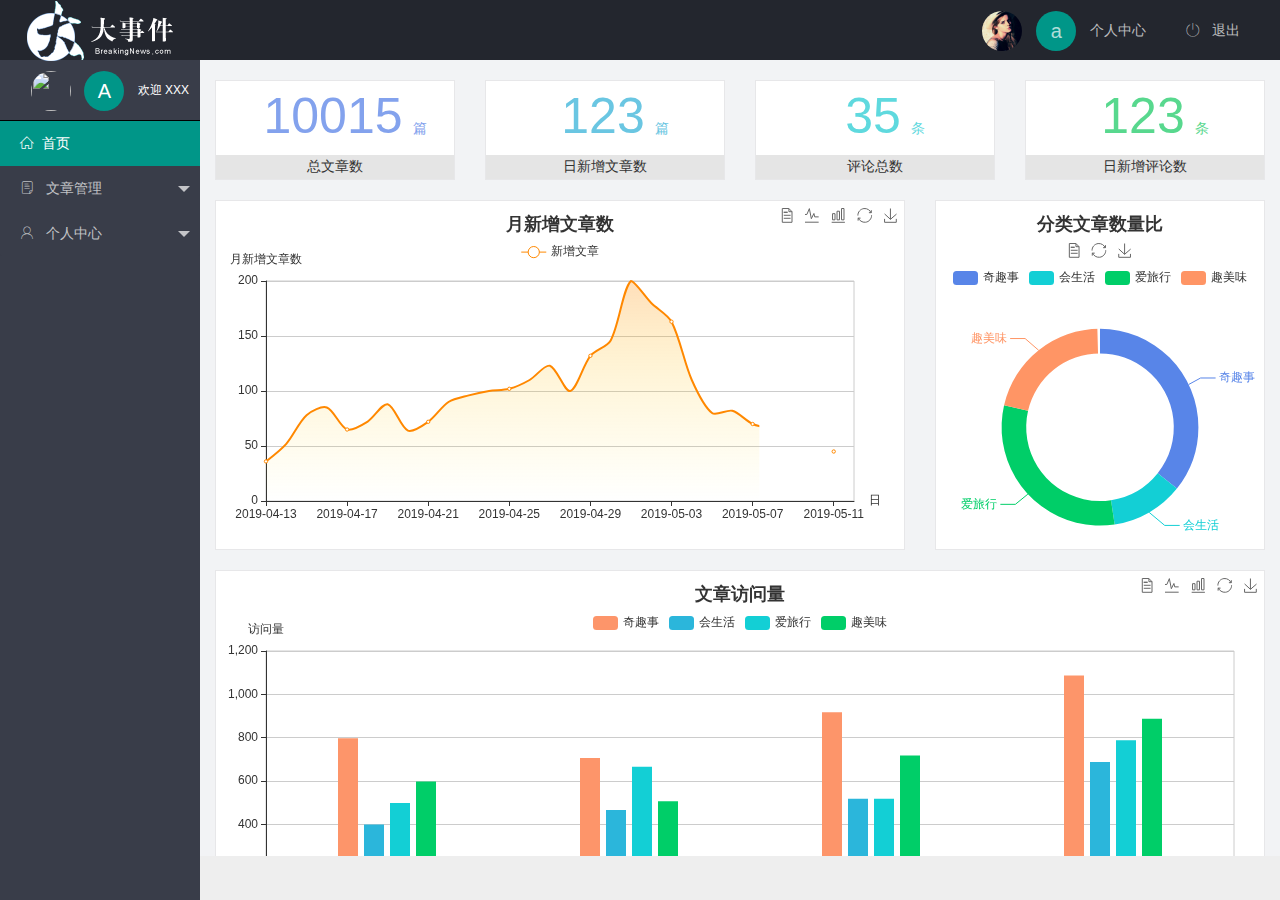
==== index.html @ 9ab6092d "主页功能实现" ====
<!DOCTYPE html>
<html>

<head>
    <meta charset="utf-8">
    <meta name="viewport" content="width=device-width, initial-scale=1, maximum-scale=1">
    <title>大事件 后台大布局 </title>
    <link rel="stylesheet" href="./assets/fonts/iconfont.css">
    <link rel="stylesheet" href="./assets/lib/layui/css/layui.css">
    <link rel="stylesheet" href="./assets/css/index.css">
</head>

<body class="layui-layout-body">
    <div class="layui-layout layui-layout-admin">
        <div class="layui-header">
            <div class="layui-logo">
                <img src="./assets/images/logo.png" alt="">
            </div>
            <!-- 头部区域（可配合layui已有的水平导航） -->

            <ul class="layui-nav layui-layout-right">
                <li class="layui-nav-item">
                    <div class="userinfo"> <a href="javascript:; " >
                            <img src="./assets/images/sample.jpg" class="layui-nav-img">
                            <span class="text-avatar">a</span>
                            个人中心
                        </a></div>

                    <dl class="layui-nav-child">
                        <dd><a href="">基本资料</a></dd>
                        <dd><a href="">更换头像</a></dd>
                        <dd><a href="">重置密码</a></dd>
                    </dl>
                </li>
                <li class="layui-nav-item"><a href="javascript:;" id="btnLogout">
                        <span class="iconfont icon-tuichu"></span>
                        退出</a></li>
            </ul>
        </div>

        <div class="layui-side layui-bg-black">
            <div class="layui-side-scroll">
                <!-- 左侧头像区域 -->
                <div class="userinfo">
                    <img src="http://t.cn/RCzsdCq" class="layui-nav-img">
                    <span class="text-avatar">A</span>
                    <span id="welcome">欢迎 XXX</span>
                </div>

                <!-- 左侧导航区域（可配合layui已有的垂直导航） -->
                <ul class="layui-nav layui-nav-tree" lay-shrink="all" lay-filter="test">
                    <li class="layui-nav-item layui-this">
                        <a href="./home/dashboard.html" target="fm">
                            <span class="iconfont   icon-home"></span>首页</a></li>
                    <li class="layui-nav-item ">
                        <a class="" href="javascript:;"> <span class="iconfont   icon-16"></span>
                            文章管理</a>

                        <dl class="layui-nav-child">

                            <dd><a href="javascript:;"><i class="layui-icon layui-icon-app"></i> 文章发布</a></dd>
                            <dd><a href="javascript:;"><i class="layui-icon layui-icon-app"></i> 文章列表</a></dd>
                            <dd><a href="javascript:;"><i class="layui-icon layui-icon-app"></i> 管理文章</a></dd>
                        </dl>
                    </li>
                    <li class="layui-nav-item">
                        <a href="javascript:;">
                            <span class="iconfont   icon-user"></span>
                            个人中心</a>
                        <dl class="layui-nav-child">
                            <dd><a href="javascript:;"><i class="layui-icon layui-icon-app"></i> 基本资料 </a></dd>
                            <dd><a href="javascript:;"><i class="layui-icon layui-icon-app"></i> 更换头像</a></dd>
                            <dd><a href="javascript:;"><i class="layui-icon layui-icon-app"></i> 重置密码</a></dd>
                        </dl>
                    </li>
                </ul>
            </div>
        </div>

        <div class="layui-body">
            <!-- 内容主体区域 -->
            <iframe name="fm" src="/home/dashboard.html" frameborder="0"></iframe>

            <div class="layui-footer">
                <!-- 底部固定区域 -->

            </div>
        </div>
        <script src="/assets/lib/layui/layui.all.js"></script>
        <!-- 导入jquery的js文件 -->
        <script src="/assets/lib/jquery.js"></script>
        <script src="/assets/js/baseApi.js"></script>
        <!-- 引入当前页面的js文件 -->
        <script src="/assets/js/index.js"></script>

</body>

</html>
---- assets/fonts/iconfont.css ----
@font-face {font-family: "iconfont";
  src: url('iconfont.eot?t=1576139966484'); /* IE9 */
  src: url('iconfont.eot?t=1576139966484#iefix') format('embedded-opentype'), /* IE6-IE8 */
  url('[data-uri]') format('woff2'),
  url('iconfont.woff?t=1576139966484') format('woff'),
  url('iconfont.ttf?t=1576139966484') format('truetype'), /* chrome, firefox, opera, Safari, Android, iOS 4.2+ */
  url('iconfont.svg?t=1576139966484#iconfont') format('svg'); /* iOS 4.1- */
}

.iconfont {
  font-family: "iconfont" !important;
  font-size: 16px;
  font-style: normal;
  -webkit-font-smoothing: antialiased;
  -moz-osx-font-smoothing: grayscale;
}

.icon-home:before {
  content: "\e6a9";
}

.icon-user:before {
  content: "\e614";
}

.icon-pinglun:before {
  content: "\e616";
}

.icon-tuichu:before {
  content: "\e865";
}

.icon-16:before {
  content: "\e615";
}
---- assets/lib/layui/css/layui.css ----
/** layui-v2.5.5 MIT License By https://www.layui.com */
 .layui-inline,img{display:inline-block;vertical-align:middle}h1,h2,h3,h4,h5,h6{font-weight:400}.layui-edge,.layui-header,.layui-inline,.layui-main{position:relative}.layui-body,.layui-edge,.layui-elip{overflow:hidden}.layui-btn,.layui-edge,.layui-inline,img{vertical-align:middle}.layui-btn,.layui-disabled,.layui-icon,.layui-unselect{-moz-user-select:none;-webkit-user-select:none;-ms-user-select:none}.layui-elip,.layui-form-checkbox span,.layui-form-pane .layui-form-label{text-overflow:ellipsis;white-space:nowrap}.layui-breadcrumb,.layui-tree-btnGroup{visibility:hidden}blockquote,body,button,dd,div,dl,dt,form,h1,h2,h3,h4,h5,h6,input,li,ol,p,pre,td,textarea,th,ul{margin:0;padding:0;-webkit-tap-highlight-color:rgba(0,0,0,0)}a:active,a:hover{outline:0}img{border:none}li{list-style:none}table{border-collapse:collapse;border-spacing:0}h4,h5,h6{font-size:100%}button,input,optgroup,option,select,textarea{font-family:inherit;font-size:inherit;font-style:inherit;font-weight:inherit;outline:0}pre{white-space:pre-wrap;white-space:-moz-pre-wrap;white-space:-pre-wrap;white-space:-o-pre-wrap;word-wrap:break-word}body{line-height:24px;font:14px Helvetica Neue,Helvetica,PingFang SC,Tahoma,Arial,sans-serif}hr{height:1px;margin:10px 0;border:0;clear:both}a{color:#333;text-decoration:none}a:hover{color:#777}a cite{font-style:normal;*cursor:pointer}.layui-border-box,.layui-border-box *{box-sizing:border-box}.layui-box,.layui-box *{box-sizing:content-box}.layui-clear{clear:both;*zoom:1}.layui-clear:after{content:'\20';clear:both;*zoom:1;display:block;height:0}.layui-inline{*display:inline;*zoom:1}.layui-edge{display:inline-block;width:0;height:0;border-width:6px;border-style:dashed;border-color:transparent}.layui-edge-top{top:-4px;border-bottom-color:#999;border-bottom-style:solid}.layui-edge-right{border-left-color:#999;border-left-style:solid}.layui-edge-bottom{top:2px;border-top-color:#999;border-top-style:solid}.layui-edge-left{border-right-color:#999;border-right-style:solid}.layui-disabled,.layui-disabled:hover{color:#d2d2d2!important;cursor:not-allowed!important}.layui-circle{border-radius:100%}.layui-show{display:block!important}.layui-hide{display:none!important}@font-face{font-family:layui-icon;src:url(../font/iconfont.eot?v=250);src:url(../font/iconfont.eot?v=250#iefix) format('embedded-opentype'),url(../font/iconfont.woff2?v=250) format('woff2'),url(../font/iconfont.woff?v=250) format('woff'),url(../font/iconfont.ttf?v=250) format('truetype'),url(../font/iconfont.svg?v=250#layui-icon) format('svg')}.layui-icon{font-family:layui-icon!important;font-size:16px;font-style:normal;-webkit-font-smoothing:antialiased;-moz-osx-font-smoothing:grayscale}.layui-icon-reply-fill:before{content:"\e611"}.layui-icon-set-fill:before{content:"\e614"}.layui-icon-menu-fill:before{content:"\e60f"}.layui-icon-search:before{content:"\e615"}.layui-icon-share:before{content:"\e641"}.layui-icon-set-sm:before{content:"\e620"}.layui-icon-engine:before{content:"\e628"}.layui-icon-close:before{content:"\1006"}.layui-icon-close-fill:before{content:"\1007"}.layui-icon-chart-screen:before{content:"\e629"}.layui-icon-star:before{content:"\e600"}.layui-icon-circle-dot:before{content:"\e617"}.layui-icon-chat:before{content:"\e606"}.layui-icon-release:before{content:"\e609"}.layui-icon-list:before{content:"\e60a"}.layui-icon-chart:before{content:"\e62c"}.layui-icon-ok-circle:before{content:"\1005"}.layui-icon-layim-theme:before{content:"\e61b"}.layui-icon-table:before{content:"\e62d"}.layui-icon-right:before{content:"\e602"}.layui-icon-left:before{content:"\e603"}.layui-icon-cart-simple:before{content:"\e698"}.layui-icon-face-cry:before{content:"\e69c"}.layui-icon-face-smile:before{content:"\e6af"}.layui-icon-survey:before{content:"\e6b2"}.layui-icon-tree:before{content:"\e62e"}.layui-icon-upload-circle:before{content:"\e62f"}.layui-icon-add-circle:before{content:"\e61f"}.layui-icon-download-circle:before{content:"\e601"}.layui-icon-templeate-1:before{content:"\e630"}.layui-icon-util:before{content:"\e631"}.layui-icon-face-surprised:before{content:"\e664"}.layui-icon-edit:before{content:"\e642"}.layui-icon-speaker:before{content:"\e645"}.layui-icon-down:before{content:"\e61a"}.layui-icon-file:before{content:"\e621"}.layui-icon-layouts:before{content:"\e632"}.layui-icon-rate-half:before{content:"\e6c9"}.layui-icon-add-circle-fine:before{content:"\e608"}.layui-icon-prev-circle:before{content:"\e633"}.layui-icon-read:before{content:"\e705"}.layui-icon-404:before{content:"\e61c"}.layui-icon-carousel:before{content:"\e634"}.layui-icon-help:before{content:"\e607"}.layui-icon-code-circle:before{content:"\e635"}.layui-icon-water:before{content:"\e636"}.layui-icon-username:before{content:"\e66f"}.layui-icon-find-fill:before{content:"\e670"}.layui-icon-about:before{content:"\e60b"}.layui-icon-location:before{content:"\e715"}.layui-icon-up:before{content:"\e619"}.layui-icon-pause:before{content:"\e651"}.layui-icon-date:before{content:"\e637"}.layui-icon-layim-uploadfile:before{content:"\e61d"}.layui-icon-delete:before{content:"\e640"}.layui-icon-play:before{content:"\e652"}.layui-icon-top:before{content:"\e604"}.layui-icon-friends:before{content:"\e612"}.layui-icon-refresh-3:before{content:"\e9aa"}.layui-icon-ok:before{content:"\e605"}.layui-icon-layer:before{content:"\e638"}.layui-icon-face-smile-fine:before{content:"\e60c"}.layui-icon-dollar:before{content:"\e659"}.layui-icon-group:before{content:"\e613"}.layui-icon-layim-download:before{content:"\e61e"}.layui-icon-picture-fine:before{content:"\e60d"}.layui-icon-link:before{content:"\e64c"}.layui-icon-diamond:before{content:"\e735"}.layui-icon-log:before{content:"\e60e"}.layui-icon-rate-solid:before{content:"\e67a"}.layui-icon-fonts-del:before{content:"\e64f"}.layui-icon-unlink:before{content:"\e64d"}.layui-icon-fonts-clear:before{content:"\e639"}.layui-icon-triangle-r:before{content:"\e623"}.layui-icon-circle:before{content:"\e63f"}.layui-icon-radio:before{content:"\e643"}.layui-icon-align-center:before{content:"\e647"}.layui-icon-align-right:before{content:"\e648"}.layui-icon-align-left:before{content:"\e649"}.layui-icon-loading-1:before{content:"\e63e"}.layui-icon-return:before{content:"\e65c"}.layui-icon-fonts-strong:before{content:"\e62b"}.layui-icon-upload:before{content:"\e67c"}.layui-icon-dialogue:before{content:"\e63a"}.layui-icon-video:before{content:"\e6ed"}.layui-icon-headset:before{content:"\e6fc"}.layui-icon-cellphone-fine:before{content:"\e63b"}.layui-icon-add-1:before{content:"\e654"}.layui-icon-face-smile-b:before{content:"\e650"}.layui-icon-fonts-html:before{content:"\e64b"}.layui-icon-form:before{content:"\e63c"}.layui-icon-cart:before{content:"\e657"}.layui-icon-camera-fill:before{content:"\e65d"}.layui-icon-tabs:before{content:"\e62a"}.layui-icon-fonts-code:before{content:"\e64e"}.layui-icon-fire:before{content:"\e756"}.layui-icon-set:before{content:"\e716"}.layui-icon-fonts-u:before{content:"\e646"}.layui-icon-triangle-d:before{content:"\e625"}.layui-icon-tips:before{content:"\e702"}.layui-icon-picture:before{content:"\e64a"}.layui-icon-more-vertical:before{content:"\e671"}.layui-icon-flag:before{content:"\e66c"}.layui-icon-loading:before{content:"\e63d"}.layui-icon-fonts-i:before{content:"\e644"}.layui-icon-refresh-1:before{content:"\e666"}.layui-icon-rmb:before{content:"\e65e"}.layui-icon-home:before{content:"\e68e"}.layui-icon-user:before{content:"\e770"}.layui-icon-notice:before{content:"\e667"}.layui-icon-login-weibo:before{content:"\e675"}.layui-icon-voice:before{content:"\e688"}.layui-icon-upload-drag:before{content:"\e681"}.layui-icon-login-qq:before{content:"\e676"}.layui-icon-snowflake:before{content:"\e6b1"}.layui-icon-file-b:before{content:"\e655"}.layui-icon-template:before{content:"\e663"}.layui-icon-auz:before{content:"\e672"}.layui-icon-console:before{content:"\e665"}.layui-icon-app:before{content:"\e653"}.layui-icon-prev:before{content:"\e65a"}.layui-icon-website:before{content:"\e7ae"}.layui-icon-next:before{content:"\e65b"}.layui-icon-component:before{content:"\e857"}.layui-icon-more:before{content:"\e65f"}.layui-icon-login-wechat:before{content:"\e677"}.layui-icon-shrink-right:before{content:"\e668"}.layui-icon-spread-left:before{content:"\e66b"}.layui-icon-camera:before{content:"\e660"}.layui-icon-note:before{content:"\e66e"}.layui-icon-refresh:before{content:"\e669"}.layui-icon-female:before{content:"\e661"}.layui-icon-male:before{content:"\e662"}.layui-icon-password:before{content:"\e673"}.layui-icon-senior:before{content:"\e674"}.layui-icon-theme:before{content:"\e66a"}.layui-icon-tread:before{content:"\e6c5"}.layui-icon-praise:before{content:"\e6c6"}.layui-icon-star-fill:before{content:"\e658"}.layui-icon-rate:before{content:"\e67b"}.layui-icon-template-1:before{content:"\e656"}.layui-icon-vercode:before{content:"\e679"}.layui-icon-cellphone:before{content:"\e678"}.layui-icon-screen-full:before{content:"\e622"}.layui-icon-screen-restore:before{content:"\e758"}.layui-icon-cols:before{content:"\e610"}.layui-icon-export:before{content:"\e67d"}.layui-icon-print:before{content:"\e66d"}.layui-icon-slider:before{content:"\e714"}.layui-icon-addition:before{content:"\e624"}.layui-icon-subtraction:before{content:"\e67e"}.layui-icon-service:before{content:"\e626"}.layui-icon-transfer:before{content:"\e691"}.layui-main{width:1140px;margin:0 auto}.layui-header{z-index:1000;height:60px}.layui-header a:hover{transition:all .5s;-webkit-transition:all .5s}.layui-side{position:fixed;left:0;top:0;bottom:0;z-index:999;width:200px;overflow-x:hidden}.layui-side-scroll{position:relative;width:220px;height:100%;overflow-x:hidden}.layui-body{position:absolute;left:200px;right:0;top:0;bottom:0;z-index:998;width:auto;overflow-y:auto;box-sizing:border-box}.layui-layout-body{overflow:hidden}.layui-layout-admin .layui-header{background-color:#23262E}.layui-layout-admin .layui-side{top:60px;width:200px;overflow-x:hidden}.layui-layout-admin .layui-body{position:fixed;top:60px;bottom:44px}.layui-layout-admin .layui-main{width:auto;margin:0 15px}.layui-layout-admin .layui-footer{position:fixed;left:200px;right:0;bottom:0;height:44px;line-height:44px;padding:0 15px;background-color:#eee}.layui-layout-admin .layui-logo{position:absolute;left:0;top:0;width:200px;height:100%;line-height:60px;text-align:center;color:#009688;font-size:16px}.layui-layout-admin .layui-header .layui-nav{background:0 0}.layui-layout-left{position:absolute!important;left:200px;top:0}.layui-layout-right{position:absolute!important;right:0;top:0}.layui-container{position:relative;margin:0 auto;padding:0 15px;box-sizing:border-box}.layui-fluid{position:relative;margin:0 auto;padding:0 15px}.layui-row:after,.layui-row:before{content:'';display:block;clear:both}.layui-col-lg1,.layui-col-lg10,.layui-col-lg11,.layui-col-lg12,.layui-col-lg2,.layui-col-lg3,.layui-col-lg4,.layui-col-lg5,.layui-col-lg6,.layui-col-lg7,.layui-col-lg8,.layui-col-lg9,.layui-col-md1,.layui-col-md10,.layui-col-md11,.layui-col-md12,.layui-col-md2,.layui-col-md3,.layui-col-md4,.layui-col-md5,.layui-col-md6,.layui-col-md7,.layui-col-md8,.layui-col-md9,.layui-col-sm1,.layui-col-sm10,.layui-col-sm11,.layui-col-sm12,.layui-col-sm2,.layui-col-sm3,.layui-col-sm4,.layui-col-sm5,.layui-col-sm6,.layui-col-sm7,.layui-col-sm8,.layui-col-sm9,.layui-col-xs1,.layui-col-xs10,.layui-col-xs11,.layui-col-xs12,.layui-col-xs2,.layui-col-xs3,.layui-col-xs4,.layui-col-xs5,.layui-col-xs6,.layui-col-xs7,.layui-col-xs8,.layui-col-xs9{position:relative;display:block;box-sizing:border-box}.layui-col-xs1,.layui-col-xs10,.layui-col-xs11,.layui-col-xs12,.layui-col-xs2,.layui-col-xs3,.layui-col-xs4,.layui-col-xs5,.layui-col-xs6,.layui-col-xs7,.layui-col-xs8,.layui-col-xs9{float:left}.layui-col-xs1{width:8.33333333%}.layui-col-xs2{width:16.66666667%}.layui-col-xs3{width:25%}.layui-col-xs4{width:33.33333333%}.layui-col-xs5{width:41.66666667%}.layui-col-xs6{width:50%}.layui-col-xs7{width:58.33333333%}.layui-col-xs8{width:66.66666667%}.layui-col-xs9{width:75%}.layui-col-xs10{width:83.33333333%}.layui-col-xs11{width:91.66666667%}.layui-col-xs12{width:100%}.layui-col-xs-offset1{margin-left:8.33333333%}.layui-col-xs-offset2{margin-left:16.66666667%}.layui-col-xs-offset3{margin-left:25%}.layui-col-xs-offset4{margin-left:33.33333333%}.layui-col-xs-offset5{margin-left:41.66666667%}.layui-col-xs-offset6{margin-left:50%}.layui-col-xs-offset7{margin-left:58.33333333%}.layui-col-xs-offset8{margin-left:66.66666667%}.layui-col-xs-offset9{margin-left:75%}.layui-col-xs-offset10{margin-left:83.33333333%}.layui-col-xs-offset11{margin-left:91.66666667%}.layui-col-xs-offset12{margin-left:100%}@media screen and (max-width:768px){.layui-hide-xs{display:none!important}.layui-show-xs-block{display:block!important}.layui-show-xs-inline{display:inline!important}.layui-show-xs-inline-block{display:inline-block!important}}@media screen and (min-width:768px){.layui-container{width:750px}.layui-hide-sm{display:none!important}.layui-show-sm-block{display:block!important}.layui-show-sm-inline{display:inline!important}.layui-show-sm-inline-block{display:inline-block!important}.layui-col-sm1,.layui-col-sm10,.layui-col-sm11,.layui-col-sm12,.layui-col-sm2,.layui-col-sm3,.layui-col-sm4,.layui-col-sm5,.layui-col-sm6,.layui-col-sm7,.layui-col-sm8,.layui-col-sm9{float:left}.layui-col-sm1{width:8.33333333%}.layui-col-sm2{width:16.66666667%}.layui-col-sm3{width:25%}.layui-col-sm4{width:33.33333333%}.layui-col-sm5{width:41.66666667%}.layui-col-sm6{width:50%}.layui-col-sm7{width:58.33333333%}.layui-col-sm8{width:66.66666667%}.layui-col-sm9{width:75%}.layui-col-sm10{width:83.33333333%}.layui-col-sm11{width:91.66666667%}.layui-col-sm12{width:100%}.layui-col-sm-offset1{margin-left:8.33333333%}.layui-col-sm-offset2{margin-left:16.66666667%}.layui-col-sm-offset3{margin-left:25%}.layui-col-sm-offset4{margin-left:33.33333333%}.layui-col-sm-offset5{margin-left:41.66666667%}.layui-col-sm-offset6{margin-left:50%}.layui-col-sm-offset7{margin-left:58.33333333%}.layui-col-sm-offset8{margin-left:66.66666667%}.layui-col-sm-offset9{margin-left:75%}.layui-col-sm-offset10{margin-left:83.33333333%}.layui-col-sm-offset11{margin-left:91.66666667%}.layui-col-sm-offset12{margin-left:100%}}@media screen and (min-width:992px){.layui-container{width:970px}.layui-hide-md{display:none!important}.layui-show-md-block{display:block!important}.layui-show-md-inline{display:inline!important}.layui-show-md-inline-block{display:inline-block!important}.layui-col-md1,.layui-col-md10,.layui-col-md11,.layui-col-md12,.layui-col-md2,.layui-col-md3,.layui-col-md4,.layui-col-md5,.layui-col-md6,.layui-col-md7,.layui-col-md8,.layui-col-md9{float:left}.layui-col-md1{width:8.33333333%}.layui-col-md2{width:16.66666667%}.layui-col-md3{width:25%}.layui-col-md4{width:33.33333333%}.layui-col-md5{width:41.66666667%}.layui-col-md6{width:50%}.layui-col-md7{width:58.33333333%}.layui-col-md8{width:66.66666667%}.layui-col-md9{width:75%}.layui-col-md10{width:83.33333333%}.layui-col-md11{width:91.66666667%}.layui-col-md12{width:100%}.layui-col-md-offset1{margin-left:8.33333333%}.layui-col-md-offset2{margin-left:16.66666667%}.layui-col-md-offset3{margin-left:25%}.layui-col-md-offset4{margin-left:33.33333333%}.layui-col-md-offset5{margin-left:41.66666667%}.layui-col-md-offset6{margin-left:50%}.layui-col-md-offset7{margin-left:58.33333333%}.layui-col-md-offset8{margin-left:66.66666667%}.layui-col-md-offset9{margin-left:75%}.layui-col-md-offset10{margin-left:83.33333333%}.layui-col-md-offset11{margin-left:91.66666667%}.layui-col-md-offset12{margin-left:100%}}@media screen and (min-width:1200px){.layui-container{width:1170px}.layui-hide-lg{display:none!important}.layui-show-lg-block{display:block!important}.layui-show-lg-inline{display:inline!important}.layui-show-lg-inline-block{display:inline-block!important}.layui-col-lg1,.layui-col-lg10,.layui-col-lg11,.layui-col-lg12,.layui-col-lg2,.layui-col-lg3,.layui-col-lg4,.layui-col-lg5,.layui-col-lg6,.layui-col-lg7,.layui-col-lg8,.layui-col-lg9{float:left}.layui-col-lg1{width:8.33333333%}.layui-col-lg2{width:16.66666667%}.layui-col-lg3{width:25%}.layui-col-lg4{width:33.33333333%}.layui-col-lg5{width:41.66666667%}.layui-col-lg6{width:50%}.layui-col-lg7{width:58.33333333%}.layui-col-lg8{width:66.66666667%}.layui-col-lg9{width:75%}.layui-col-lg10{width:83.33333333%}.layui-col-lg11{width:91.66666667%}.layui-col-lg12{width:100%}.layui-col-lg-offset1{margin-left:8.33333333%}.layui-col-lg-offset2{margin-left:16.66666667%}.layui-col-lg-offset3{margin-left:25%}.layui-col-lg-offset4{margin-left:33.33333333%}.layui-col-lg-offset5{margin-left:41.66666667%}.layui-col-lg-offset6{margin-left:50%}.layui-col-lg-offset7{margin-left:58.33333333%}.layui-col-lg-offset8{margin-left:66.66666667%}.layui-col-lg-offset9{margin-left:75%}.layui-col-lg-offset10{margin-left:83.33333333%}.layui-col-lg-offset11{margin-left:91.66666667%}.layui-col-lg-offset12{margin-left:100%}}.layui-col-space1{margin:-.5px}.layui-col-space1>*{padding:.5px}.layui-col-space3{margin:-1.5px}.layui-col-space3>*{padding:1.5px}.layui-col-space5{margin:-2.5px}.layui-col-space5>*{padding:2.5px}.layui-col-space8{margin:-3.5px}.layui-col-space8>*{padding:3.5px}.layui-col-space10{margin:-5px}.layui-col-space10>*{padding:5px}.layui-col-space12{margin:-6px}.layui-col-space12>*{padding:6px}.layui-col-space15{margin:-7.5px}.layui-col-space15>*{padding:7.5px}.layui-col-space18{margin:-9px}.layui-col-space18>*{padding:9px}.layui-col-space20{margin:-10px}.layui-col-space20>*{padding:10px}.layui-col-space22{margin:-11px}.layui-col-space22>*{padding:11px}.layui-col-space25{margin:-12.5px}.layui-col-space25>*{padding:12.5px}.layui-col-space30{margin:-15px}.layui-col-space30>*{padding:15px}.layui-btn,.layui-input,.layui-select,.layui-textarea,.layui-upload-button{outline:0;-webkit-appearance:none;transition:all .3s;-webkit-transition:all .3s;box-sizing:border-box}.layui-elem-quote{margin-bottom:10px;padding:15px;line-height:22px;border-left:5px solid #009688;border-radius:0 2px 2px 0;background-color:#f2f2f2}.layui-quote-nm{border-style:solid;border-width:1px 1px 1px 5px;background:0 0}.layui-elem-field{margin-bottom:10px;padding:0;border-width:1px;border-style:solid}.layui-elem-field legend{margin-left:20px;padding:0 10px;font-size:20px;font-weight:300}.layui-field-title{margin:10px 0 20px;border-width:1px 0 0}.layui-field-box{padding:10px 15px}.layui-field-title .layui-field-box{padding:10px 0}.layui-progress{position:relative;height:6px;border-radius:20px;background-color:#e2e2e2}.layui-progress-bar{position:absolute;left:0;top:0;width:0;max-width:100%;height:6px;border-radius:20px;text-align:right;background-color:#5FB878;transition:all .3s;-webkit-transition:all .3s}.layui-progress-big,.layui-progress-big .layui-progress-bar{height:18px;line-height:18px}.layui-progress-text{position:relative;top:-20px;line-height:18px;font-size:12px;color:#666}.layui-progress-big .layui-progress-text{position:static;padding:0 10px;color:#fff}.layui-collapse{border-width:1px;border-style:solid;border-radius:2px}.layui-colla-content,.layui-colla-item{border-top-width:1px;border-top-style:solid}.layui-colla-item:first-child{border-top:none}.layui-colla-title{position:relative;height:42px;line-height:42px;padding:0 15px 0 35px;color:#333;background-color:#f2f2f2;cursor:pointer;font-size:14px;overflow:hidden}.layui-colla-content{display:none;padding:10px 15px;line-height:22px;color:#666}.layui-colla-icon{position:absolute;left:15px;top:0;font-size:14px}.layui-card{margin-bottom:15px;border-radius:2px;background-color:#fff;box-shadow:0 1px 2px 0 rgba(0,0,0,.05)}.layui-card:last-child{margin-bottom:0}.layui-card-header{position:relative;height:42px;line-height:42px;padding:0 15px;border-bottom:1px solid #f6f6f6;color:#333;border-radius:2px 2px 0 0;font-size:14px}.layui-bg-black,.layui-bg-blue,.layui-bg-cyan,.layui-bg-green,.layui-bg-orange,.layui-bg-red{color:#fff!important}.layui-card-body{position:relative;padding:10px 15px;line-height:24px}.layui-card-body[pad15]{padding:15px}.layui-card-body[pad20]{padding:20px}.layui-card-body .layui-table{margin:5px 0}.layui-card .layui-tab{margin:0}.layui-panel-window{position:relative;padding:15px;border-radius:0;border-top:5px solid #E6E6E6;background-color:#fff}.layui-auxiliar-moving{position:fixed;left:0;right:0;top:0;bottom:0;width:100%;height:100%;background:0 0;z-index:9999999999}.layui-form-label,.layui-form-mid,.layui-form-select,.layui-input-block,.layui-input-inline,.layui-textarea{position:relative}.layui-bg-red{background-color:#FF5722!important}.layui-bg-orange{background-color:#FFB800!important}.layui-bg-green{background-color:#009688!important}.layui-bg-cyan{background-color:#2F4056!important}.layui-bg-blue{background-color:#1E9FFF!important}.layui-bg-black{background-color:#393D49!important}.layui-bg-gray{background-color:#eee!important;color:#666!important}.layui-badge-rim,.layui-colla-content,.layui-colla-item,.layui-collapse,.layui-elem-field,.layui-form-pane .layui-form-item[pane],.layui-form-pane .layui-form-label,.layui-input,.layui-layedit,.layui-layedit-tool,.layui-quote-nm,.layui-select,.layui-tab-bar,.layui-tab-card,.layui-tab-title,.layui-tab-title .layui-this:after,.layui-textarea{border-color:#e6e6e6}.layui-timeline-item:before,hr{background-color:#e6e6e6}.layui-text{line-height:22px;font-size:14px;color:#666}.layui-text h1,.layui-text h2,.layui-text h3{font-weight:500;color:#333}.layui-text h1{font-size:30px}.layui-text h2{font-size:24px}.layui-text h3{font-size:18px}.layui-text a:not(.layui-btn){color:#01AAED}.layui-text a:not(.layui-btn):hover{text-decoration:underline}.layui-text ul{padding:5px 0 5px 15px}.layui-text ul li{margin-top:5px;list-style-type:disc}.layui-text em,.layui-word-aux{color:#999!important;padding:0 5px!important}.layui-btn{display:inline-block;height:38px;line-height:38px;padding:0 18px;background-color:#009688;color:#fff;white-space:nowrap;text-align:center;font-size:14px;border:none;border-radius:2px;cursor:pointer}.layui-btn:hover{opacity:.8;filter:alpha(opacity=80);color:#fff}.layui-btn:active{opacity:1;filter:alpha(opacity=100)}.layui-btn+.layui-btn{margin-left:10px}.layui-btn-container{font-size:0}.layui-btn-container .layui-btn{margin-right:10px;margin-bottom:10px}.layui-btn-container .layui-btn+.layui-btn{margin-left:0}.layui-table .layui-btn-container .layui-btn{margin-bottom:9px}.layui-btn-radius{border-radius:100px}.layui-btn .layui-icon{margin-right:3px;font-size:18px;vertical-align:bottom;vertical-align:middle\9}.layui-btn-primary{border:1px solid #C9C9C9;background-color:#fff;color:#555}.layui-btn-primary:hover{border-color:#009688;color:#333}.layui-btn-normal{background-color:#1E9FFF}.layui-btn-warm{background-color:#FFB800}.layui-btn-danger{background-color:#FF5722}.layui-btn-checked{background-color:#5FB878}.layui-btn-disabled,.layui-btn-disabled:active,.layui-btn-disabled:hover{border:1px solid #e6e6e6;background-color:#FBFBFB;color:#C9C9C9;cursor:not-allowed;opacity:1}.layui-btn-lg{height:44px;line-height:44px;padding:0 25px;font-size:16px}.layui-btn-sm{height:30px;line-height:30px;padding:0 10px;font-size:12px}.layui-btn-sm i{font-size:16px!important}.layui-btn-xs{height:22px;line-height:22px;padding:0 5px;font-size:12px}.layui-btn-xs i{font-size:14px!important}.layui-btn-group{display:inline-block;vertical-align:middle;font-size:0}.layui-btn-group .layui-btn{margin-left:0!important;margin-right:0!important;border-left:1px solid rgba(255,255,255,.5);border-radius:0}.layui-btn-group .layui-btn-primary{border-left:none}.layui-btn-group .layui-btn-primary:hover{border-color:#C9C9C9;color:#009688}.layui-btn-group .layui-btn:first-child{border-left:none;border-radius:2px 0 0 2px}.layui-btn-group .layui-btn-primary:first-child{border-left:1px solid #c9c9c9}.layui-btn-group .layui-btn:last-child{border-radius:0 2px 2px 0}.layui-btn-group .layui-btn+.layui-btn{margin-left:0}.layui-btn-group+.layui-btn-group{margin-left:10px}.layui-btn-fluid{width:100%}.layui-input,.layui-select,.layui-textarea{height:38px;line-height:1.3;line-height:38px\9;border-width:1px;border-style:solid;background-color:#fff;border-radius:2px}.layui-input::-webkit-input-placeholder,.layui-select::-webkit-input-placeholder,.layui-textarea::-webkit-input-placeholder{line-height:1.3}.layui-input,.layui-textarea{display:block;width:100%;padding-left:10px}.layui-input:hover,.layui-textarea:hover{border-color:#D2D2D2!important}.layui-input:focus,.layui-textarea:focus{border-color:#C9C9C9!important}.layui-textarea{min-height:100px;height:auto;line-height:20px;padding:6px 10px;resize:vertical}.layui-select{padding:0 10px}.layui-form input[type=checkbox],.layui-form input[type=radio],.layui-form select{display:none}.layui-form [lay-ignore]{display:initial}.layui-form-item{margin-bottom:15px;clear:both;*zoom:1}.layui-form-item:after{content:'\20';clear:both;*zoom:1;display:block;height:0}.layui-form-label{float:left;display:block;padding:9px 15px;width:80px;font-weight:400;line-height:20px;text-align:right}.layui-form-label-col{display:block;float:none;padding:9px 0;line-height:20px;text-align:left}.layui-form-item .layui-inline{margin-bottom:5px;margin-right:10px}.layui-input-block{margin-left:110px;min-height:36px}.layui-input-inline{display:inline-block;vertical-align:middle}.layui-form-item .layui-input-inline{float:left;width:190px;margin-right:10px}.layui-form-text .layui-input-inline{width:auto}.layui-form-mid{float:left;display:block;padding:9px 0!important;line-height:20px;margin-right:10px}.layui-form-danger+.layui-form-select .layui-input,.layui-form-danger:focus{border-color:#FF5722!important}.layui-form-select .layui-input{padding-right:30px;cursor:pointer}.layui-form-select .layui-edge{position:absolute;right:10px;top:50%;margin-top:-3px;cursor:pointer;border-width:6px;border-top-color:#c2c2c2;border-top-style:solid;transition:all .3s;-webkit-transition:all .3s}.layui-form-select dl{display:none;position:absolute;left:0;top:42px;padding:5px 0;z-index:899;min-width:100%;border:1px solid #d2d2d2;max-height:300px;overflow-y:auto;background-color:#fff;border-radius:2px;box-shadow:0 2px 4px rgba(0,0,0,.12);box-sizing:border-box}.layui-form-select dl dd,.layui-form-select dl dt{padding:0 10px;line-height:36px;white-space:nowrap;overflow:hidden;text-overflow:ellipsis}.layui-form-select dl dt{font-size:12px;color:#999}.layui-form-select dl dd{cursor:pointer}.layui-form-select dl dd:hover{background-color:#f2f2f2;-webkit-transition:.5s all;transition:.5s all}.layui-form-select .layui-select-group dd{padding-left:20px}.layui-form-select dl dd.layui-select-tips{padding-left:10px!important;color:#999}.layui-form-select dl dd.layui-this{background-color:#5FB878;color:#fff}.layui-form-checkbox,.layui-form-select dl dd.layui-disabled{background-color:#fff}.layui-form-selected dl{display:block}.layui-form-checkbox,.layui-form-checkbox *,.layui-form-switch{display:inline-block;vertical-align:middle}.layui-form-selected .layui-edge{margin-top:-9px;-webkit-transform:rotate(180deg);transform:rotate(180deg);margin-top:-3px\9}:root .layui-form-selected .layui-edge{margin-top:-9px\0/IE9}.layui-form-selectup dl{top:auto;bottom:42px}.layui-select-none{margin:5px 0;text-align:center;color:#999}.layui-select-disabled .layui-disabled{border-color:#eee!important}.layui-select-disabled .layui-edge{border-top-color:#d2d2d2}.layui-form-checkbox{position:relative;height:30px;line-height:30px;margin-right:10px;padding-right:30px;cursor:pointer;font-size:0;-webkit-transition:.1s linear;transition:.1s linear;box-sizing:border-box}.layui-form-checkbox span{padding:0 10px;height:100%;font-size:14px;border-radius:2px 0 0 2px;background-color:#d2d2d2;color:#fff;overflow:hidden}.layui-form-checkbox:hover span{background-color:#c2c2c2}.layui-form-checkbox i{position:absolute;right:0;top:0;width:30px;height:28px;border:1px solid #d2d2d2;border-left:none;border-radius:0 2px 2px 0;color:#fff;font-size:20px;text-align:center}.layui-form-checkbox:hover i{border-color:#c2c2c2;color:#c2c2c2}.layui-form-checked,.layui-form-checked:hover{border-color:#5FB878}.layui-form-checked span,.layui-form-checked:hover span{background-color:#5FB878}.layui-form-checked i,.layui-form-checked:hover i{color:#5FB878}.layui-form-item .layui-form-checkbox{margin-top:4px}.layui-form-checkbox[lay-skin=primary]{height:auto!important;line-height:normal!important;min-width:18px;min-height:18px;border:none!important;margin-right:0;padding-left:28px;padding-right:0;background:0 0}.layui-form-checkbox[lay-skin=primary] span{padding-left:0;padding-right:15px;line-height:18px;background:0 0;color:#666}.layui-form-checkbox[lay-skin=primary] i{right:auto;left:0;width:16px;height:16px;line-height:16px;border:1px solid #d2d2d2;font-size:12px;border-radius:2px;background-color:#fff;-webkit-transition:.1s linear;transition:.1s linear}.layui-form-checkbox[lay-skin=primary]:hover i{border-color:#5FB878;color:#fff}.layui-form-checked[lay-skin=primary] i{border-color:#5FB878!important;background-color:#5FB878;color:#fff}.layui-checkbox-disbaled[lay-skin=primary] span{background:0 0!important;color:#c2c2c2}.layui-checkbox-disbaled[lay-skin=primary]:hover i{border-color:#d2d2d2}.layui-form-item .layui-form-checkbox[lay-skin=primary]{margin-top:10px}.layui-form-switch{position:relative;height:22px;line-height:22px;min-width:35px;padding:0 5px;margin-top:8px;border:1px solid #d2d2d2;border-radius:20px;cursor:pointer;background-color:#fff;-webkit-transition:.1s linear;transition:.1s linear}.layui-form-switch i{position:absolute;left:5px;top:3px;width:16px;height:16px;border-radius:20px;background-color:#d2d2d2;-webkit-transition:.1s linear;transition:.1s linear}.layui-form-switch em{position:relative;top:0;width:25px;margin-left:21px;padding:0!important;text-align:center!important;color:#999!important;font-style:normal!important;font-size:12px}.layui-form-onswitch{border-color:#5FB878;background-color:#5FB878}.layui-checkbox-disbaled,.layui-checkbox-disbaled i{border-color:#e2e2e2!important}.layui-form-onswitch i{left:100%;margin-left:-21px;background-color:#fff}.layui-form-onswitch em{margin-left:5px;margin-right:21px;color:#fff!important}.layui-checkbox-disbaled span{background-color:#e2e2e2!important}.layui-checkbox-disbaled:hover i{color:#fff!important}[lay-radio]{display:none}.layui-form-radio,.layui-form-radio *{display:inline-block;vertical-align:middle}.layui-form-radio{line-height:28px;margin:6px 10px 0 0;padding-right:10px;cursor:pointer;font-size:0}.layui-form-radio *{font-size:14px}.layui-form-radio>i{margin-right:8px;font-size:22px;color:#c2c2c2}.layui-form-radio>i:hover,.layui-form-radioed>i{color:#5FB878}.layui-radio-disbaled>i{color:#e2e2e2!important}.layui-form-pane .layui-form-label{width:110px;padding:8px 15px;height:38px;line-height:20px;border-width:1px;border-style:solid;border-radius:2px 0 0 2px;text-align:center;background-color:#FBFBFB;overflow:hidden;box-sizing:border-box}.layui-form-pane .layui-input-inline{margin-left:-1px}.layui-form-pane .layui-input-block{margin-left:110px;left:-1px}.layui-form-pane .layui-input{border-radius:0 2px 2px 0}.layui-form-pane .layui-form-text .layui-form-label{float:none;width:100%;border-radius:2px;box-sizing:border-box;text-align:left}.layui-form-pane .layui-form-text .layui-input-inline{display:block;margin:0;top:-1px;clear:both}.layui-form-pane .layui-form-text .layui-input-block{margin:0;left:0;top:-1px}.layui-form-pane .layui-form-text .layui-textarea{min-height:100px;border-radius:0 0 2px 2px}.layui-form-pane .layui-form-checkbox{margin:4px 0 4px 10px}.layui-form-pane .layui-form-radio,.layui-form-pane .layui-form-switch{margin-top:6px;margin-left:10px}.layui-form-pane .layui-form-item[pane]{position:relative;border-width:1px;border-style:solid}.layui-form-pane .layui-form-item[pane] .layui-form-label{position:absolute;left:0;top:0;height:100%;border-width:0 1px 0 0}.layui-form-pane .layui-form-item[pane] .layui-input-inline{margin-left:110px}@media screen and (max-width:450px){.layui-form-item .layui-form-label{text-overflow:ellipsis;overflow:hidden;white-space:nowrap}.layui-form-item .layui-inline{display:block;margin-right:0;margin-bottom:20px;clear:both}.layui-form-item .layui-inline:after{content:'\20';clear:both;display:block;height:0}.layui-form-item .layui-input-inline{display:block;float:none;left:-3px;width:auto;margin:0 0 10px 112px}.layui-form-item .layui-input-inline+.layui-form-mid{margin-left:110px;top:-5px;padding:0}.layui-form-item .layui-form-checkbox{margin-right:5px;margin-bottom:5px}}.layui-layedit{border-width:1px;border-style:solid;border-radius:2px}.layui-layedit-tool{padding:3px 5px;border-bottom-width:1px;border-bottom-style:solid;font-size:0}.layedit-tool-fixed{position:fixed;top:0;border-top:1px solid #e2e2e2}.layui-layedit-tool .layedit-tool-mid,.layui-layedit-tool .layui-icon{display:inline-block;vertical-align:middle;text-align:center;font-size:14px}.layui-layedit-tool .layui-icon{position:relative;width:32px;height:30px;line-height:30px;margin:3px 5px;color:#777;cursor:pointer;border-radius:2px}.layui-layedit-tool .layui-icon:hover{color:#393D49}.layui-layedit-tool .layui-icon:active{color:#000}.layui-layedit-tool .layedit-tool-active{background-color:#e2e2e2;color:#000}.layui-layedit-tool .layui-disabled,.layui-layedit-tool .layui-disabled:hover{color:#d2d2d2;cursor:not-allowed}.layui-layedit-tool .layedit-tool-mid{width:1px;height:18px;margin:0 10px;background-color:#d2d2d2}.layedit-tool-html{width:50px!important;font-size:30px!important}.layedit-tool-b,.layedit-tool-code,.layedit-tool-help{font-size:16px!important}.layedit-tool-d,.layedit-tool-face,.layedit-tool-image,.layedit-tool-unlink{font-size:18px!important}.layedit-tool-image input{position:absolute;font-size:0;left:0;top:0;width:100%;height:100%;opacity:.01;filter:Alpha(opacity=1);cursor:pointer}.layui-layedit-iframe iframe{display:block;width:100%}#LAY_layedit_code{overflow:hidden}.layui-laypage{display:inline-block;*display:inline;*zoom:1;vertical-align:middle;margin:10px 0;font-size:0}.layui-laypage>a:first-child,.layui-laypage>a:first-child em{border-radius:2px 0 0 2px}.layui-laypage>a:last-child,.layui-laypage>a:last-child em{border-radius:0 2px 2px 0}.layui-laypage>:first-child{margin-left:0!important}.layui-laypage>:last-child{margin-right:0!important}.layui-laypage a,.layui-laypage button,.layui-laypage input,.layui-laypage select,.layui-laypage span{border:1px solid #e2e2e2}.layui-laypage a,.layui-laypage span{display:inline-block;*display:inline;*zoom:1;vertical-align:middle;padding:0 15px;height:28px;line-height:28px;margin:0 -1px 5px 0;background-color:#fff;color:#333;font-size:12px}.layui-flow-more a *,.layui-laypage input,.layui-table-view select[lay-ignore]{display:inline-block}.layui-laypage a:hover{color:#009688}.layui-laypage em{font-style:normal}.layui-laypage .layui-laypage-spr{color:#999;font-weight:700}.layui-laypage a{text-decoration:none}.layui-laypage .layui-laypage-curr{position:relative}.layui-laypage .layui-laypage-curr em{position:relative;color:#fff}.layui-laypage .layui-laypage-curr .layui-laypage-em{position:absolute;left:-1px;top:-1px;padding:1px;width:100%;height:100%;background-color:#009688}.layui-laypage-em{border-radius:2px}.layui-laypage-next em,.layui-laypage-prev em{font-family:Sim sun;font-size:16px}.layui-laypage .layui-laypage-count,.layui-laypage .layui-laypage-limits,.layui-laypage .layui-laypage-refresh,.layui-laypage .layui-laypage-skip{margin-left:10px;margin-right:10px;padding:0;border:none}.layui-laypage .layui-laypage-limits,.layui-laypage .layui-laypage-refresh{vertical-align:top}.layui-laypage .layui-laypage-refresh i{font-size:18px;cursor:pointer}.layui-laypage select{height:22px;padding:3px;border-radius:2px;cursor:pointer}.layui-laypage .layui-laypage-skip{height:30px;line-height:30px;color:#999}.layui-laypage button,.layui-laypage input{height:30px;line-height:30px;border-radius:2px;vertical-align:top;background-color:#fff;box-sizing:border-box}.layui-laypage input{width:40px;margin:0 10px;padding:0 3px;text-align:center}.layui-laypage input:focus,.layui-laypage select:focus{border-color:#009688!important}.layui-laypage button{margin-left:10px;padding:0 10px;cursor:pointer}.layui-table,.layui-table-view{margin:10px 0}.layui-flow-more{margin:10px 0;text-align:center;color:#999;font-size:14px}.layui-flow-more a{height:32px;line-height:32px}.layui-flow-more a *{vertical-align:top}.layui-flow-more a cite{padding:0 20px;border-radius:3px;background-color:#eee;color:#333;font-style:normal}.layui-flow-more a cite:hover{opacity:.8}.layui-flow-more a i{font-size:30px;color:#737383}.layui-table{width:100%;background-color:#fff;color:#666}.layui-table tr{transition:all .3s;-webkit-transition:all .3s}.layui-table th{text-align:left;font-weight:400}.layui-table tbody tr:hover,.layui-table thead tr,.layui-table-click,.layui-table-header,.layui-table-hover,.layui-table-mend,.layui-table-patch,.layui-table-tool,.layui-table-total,.layui-table-total tr,.layui-table[lay-even] tr:nth-child(even){background-color:#f2f2f2}.layui-table td,.layui-table th,.layui-table-col-set,.layui-table-fixed-r,.layui-table-grid-down,.layui-table-header,.layui-table-page,.layui-table-tips-main,.layui-table-tool,.layui-table-total,.layui-table-view,.layui-table[lay-skin=line],.layui-table[lay-skin=row]{border-width:1px;border-style:solid;border-color:#e6e6e6}.layui-table td,.layui-table th{position:relative;padding:9px 15px;min-height:20px;line-height:20px;font-size:14px}.layui-table[lay-skin=line] td,.layui-table[lay-skin=line] th{border-width:0 0 1px}.layui-table[lay-skin=row] td,.layui-table[lay-skin=row] th{border-width:0 1px 0 0}.layui-table[lay-skin=nob] td,.layui-table[lay-skin=nob] th{border:none}.layui-table img{max-width:100px}.layui-table[lay-size=lg] td,.layui-table[lay-size=lg] th{padding:15px 30px}.layui-table-view .layui-table[lay-size=lg] .layui-table-cell{height:40px;line-height:40px}.layui-table[lay-size=sm] td,.layui-table[lay-size=sm] th{font-size:12px;padding:5px 10px}.layui-table-view .layui-table[lay-size=sm] .layui-table-cell{height:20px;line-height:20px}.layui-table[lay-data]{display:none}.layui-table-box{position:relative;overflow:hidden}.layui-table-view .layui-table{position:relative;width:auto;margin:0}.layui-table-view .layui-table[lay-skin=line]{border-width:0 1px 0 0}.layui-table-view .layui-table[lay-skin=row]{border-width:0 0 1px}.layui-table-view .layui-table td,.layui-table-view .layui-table th{padding:5px 0;border-top:none;border-left:none}.layui-table-view .layui-table th.layui-unselect .layui-table-cell span{cursor:pointer}.layui-table-view .layui-table td{cursor:default}.layui-table-view .layui-table td[data-edit=text]{cursor:text}.layui-table-view .layui-form-checkbox[lay-skin=primary] i{width:18px;height:18px}.layui-table-view .layui-form-radio{line-height:0;padding:0}.layui-table-view .layui-form-radio>i{margin:0;font-size:20px}.layui-table-init{position:absolute;left:0;top:0;width:100%;height:100%;text-align:center;z-index:110}.layui-table-init .layui-icon{position:absolute;left:50%;top:50%;margin:-15px 0 0 -15px;font-size:30px;color:#c2c2c2}.layui-table-header{border-width:0 0 1px;overflow:hidden}.layui-table-header .layui-table{margin-bottom:-1px}.layui-table-tool .layui-inline[lay-event]{position:relative;width:26px;height:26px;padding:5px;line-height:16px;margin-right:10px;text-align:center;color:#333;border:1px solid #ccc;cursor:pointer;-webkit-transition:.5s all;transition:.5s all}.layui-table-tool .layui-inline[lay-event]:hover{border:1px solid #999}.layui-table-tool-temp{padding-right:120px}.layui-table-tool-self{position:absolute;right:17px;top:10px}.layui-table-tool .layui-table-tool-self .layui-inline[lay-event]{margin:0 0 0 10px}.layui-table-tool-panel{position:absolute;top:29px;left:-1px;padding:5px 0;min-width:150px;min-height:40px;border:1px solid #d2d2d2;text-align:left;overflow-y:auto;background-color:#fff;box-shadow:0 2px 4px rgba(0,0,0,.12)}.layui-table-cell,.layui-table-tool-panel li{overflow:hidden;text-overflow:ellipsis;white-space:nowrap}.layui-table-tool-panel li{padding:0 10px;line-height:30px;-webkit-transition:.5s all;transition:.5s all}.layui-table-tool-panel li .layui-form-checkbox[lay-skin=primary]{width:100%;padding-left:28px}.layui-table-tool-panel li:hover{background-color:#f2f2f2}.layui-table-tool-panel li .layui-form-checkbox[lay-skin=primary] i{position:absolute;left:0;top:0}.layui-table-tool-panel li .layui-form-checkbox[lay-skin=primary] span{padding:0}.layui-table-tool .layui-table-tool-self .layui-table-tool-panel{left:auto;right:-1px}.layui-table-col-set{position:absolute;right:0;top:0;width:20px;height:100%;border-width:0 0 0 1px;background-color:#fff}.layui-table-sort{width:10px;height:20px;margin-left:5px;cursor:pointer!important}.layui-table-sort .layui-edge{position:absolute;left:5px;border-width:5px}.layui-table-sort .layui-table-sort-asc{top:3px;border-top:none;border-bottom-style:solid;border-bottom-color:#b2b2b2}.layui-table-sort .layui-table-sort-asc:hover{border-bottom-color:#666}.layui-table-sort .layui-table-sort-desc{bottom:5px;border-bottom:none;border-top-style:solid;border-top-color:#b2b2b2}.layui-table-sort .layui-table-sort-desc:hover{border-top-color:#666}.layui-table-sort[lay-sort=asc] .layui-table-sort-asc{border-bottom-color:#000}.layui-table-sort[lay-sort=desc] .layui-table-sort-desc{border-top-color:#000}.layui-table-cell{height:28px;line-height:28px;padding:0 15px;position:relative;box-sizing:border-box}.layui-table-cell .layui-form-checkbox[lay-skin=primary]{top:-1px;padding:0}.layui-table-cell .layui-table-link{color:#01AAED}.laytable-cell-checkbox,.laytable-cell-numbers,.laytable-cell-radio,.laytable-cell-space{padding:0;text-align:center}.layui-table-body{position:relative;overflow:auto;margin-right:-1px;margin-bottom:-1px}.layui-table-body .layui-none{line-height:26px;padding:15px;text-align:center;color:#999}.layui-table-fixed{position:absolute;left:0;top:0;z-index:101}.layui-table-fixed .layui-table-body{overflow:hidden}.layui-table-fixed-l{box-shadow:0 -1px 8px rgba(0,0,0,.08)}.layui-table-fixed-r{left:auto;right:-1px;border-width:0 0 0 1px;box-shadow:-1px 0 8px rgba(0,0,0,.08)}.layui-table-fixed-r .layui-table-header{position:relative;overflow:visible}.layui-table-mend{position:absolute;right:-49px;top:0;height:100%;width:50px}.layui-table-tool{position:relative;z-index:890;width:100%;min-height:50px;line-height:30px;padding:10px 15px;border-width:0 0 1px}.layui-table-tool .layui-btn-container{margin-bottom:-10px}.layui-table-page,.layui-table-total{border-width:1px 0 0;margin-bottom:-1px;overflow:hidden}.layui-table-page{position:relative;width:100%;padding:7px 7px 0;height:41px;font-size:12px;white-space:nowrap}.layui-table-page>div{height:26px}.layui-table-page .layui-laypage{margin:0}.layui-table-page .layui-laypage a,.layui-table-page .layui-laypage span{height:26px;line-height:26px;margin-bottom:10px;border:none;background:0 0}.layui-table-page .layui-laypage a,.layui-table-page .layui-laypage span.layui-laypage-curr{padding:0 12px}.layui-table-page .layui-laypage span{margin-left:0;padding:0}.layui-table-page .layui-laypage .layui-laypage-prev{margin-left:-7px!important}.layui-table-page .layui-laypage .layui-laypage-curr .layui-laypage-em{left:0;top:0;padding:0}.layui-table-page .layui-laypage button,.layui-table-page .layui-laypage input{height:26px;line-height:26px}.layui-table-page .layui-laypage input{width:40px}.layui-table-page .layui-laypage button{padding:0 10px}.layui-table-page select{height:18px}.layui-table-patch .layui-table-cell{padding:0;width:30px}.layui-table-edit{position:absolute;left:0;top:0;width:100%;height:100%;padding:0 14px 1px;border-radius:0;box-shadow:1px 1px 20px rgba(0,0,0,.15)}.layui-table-edit:focus{border-color:#5FB878!important}select.layui-table-edit{padding:0 0 0 10px;border-color:#C9C9C9}.layui-table-view .layui-form-checkbox,.layui-table-view .layui-form-radio,.layui-table-view .layui-form-switch{top:0;margin:0;box-sizing:content-box}.layui-table-view .layui-form-checkbox{top:-1px;height:26px;line-height:26px}.layui-table-view .layui-form-checkbox i{height:26px}.layui-table-grid .layui-table-cell{overflow:visible}.layui-table-grid-down{position:absolute;top:0;right:0;width:26px;height:100%;padding:5px 0;border-width:0 0 0 1px;text-align:center;background-color:#fff;color:#999;cursor:pointer}.layui-table-grid-down .layui-icon{position:absolute;top:50%;left:50%;margin:-8px 0 0 -8px}.layui-table-grid-down:hover{background-color:#fbfbfb}body .layui-table-tips .layui-layer-content{background:0 0;padding:0;box-shadow:0 1px 6px rgba(0,0,0,.12)}.layui-table-tips-main{margin:-44px 0 0 -1px;max-height:150px;padding:8px 15px;font-size:14px;overflow-y:scroll;background-color:#fff;color:#666}.layui-table-tips-c{position:absolute;right:-3px;top:-13px;width:20px;height:20px;padding:3px;cursor:pointer;background-color:#666;border-radius:50%;color:#fff}.layui-table-tips-c:hover{background-color:#777}.layui-table-tips-c:before{position:relative;right:-2px}.layui-upload-file{display:none!important;opacity:.01;filter:Alpha(opacity=1)}.layui-upload-drag,.layui-upload-form,.layui-upload-wrap{display:inline-block}.layui-upload-list{margin:10px 0}.layui-upload-choose{padding:0 10px;color:#999}.layui-upload-drag{position:relative;padding:30px;border:1px dashed #e2e2e2;background-color:#fff;text-align:center;cursor:pointer;color:#999}.layui-upload-drag .layui-icon{font-size:50px;color:#009688}.layui-upload-drag[lay-over]{border-color:#009688}.layui-upload-iframe{position:absolute;width:0;height:0;border:0;visibility:hidden}.layui-upload-wrap{position:relative;vertical-align:middle}.layui-upload-wrap .layui-upload-file{display:block!important;position:absolute;left:0;top:0;z-index:10;font-size:100px;width:100%;height:100%;opacity:.01;filter:Alpha(opacity=1);cursor:pointer}.layui-transfer-active,.layui-transfer-box{display:inline-block;vertical-align:middle}.layui-transfer-box,.layui-transfer-header,.layui-transfer-search{border-width:0;border-style:solid;border-color:#e6e6e6}.layui-transfer-box{position:relative;border-width:1px;width:200px;height:360px;border-radius:2px;background-color:#fff}.layui-transfer-box .layui-form-checkbox{width:100%;margin:0!important}.layui-transfer-header{height:38px;line-height:38px;padding:0 10px;border-bottom-width:1px}.layui-transfer-search{position:relative;padding:10px;border-bottom-width:1px}.layui-transfer-search .layui-input{height:32px;padding-left:30px;font-size:12px}.layui-transfer-search .layui-icon-search{position:absolute;left:20px;top:50%;margin-top:-8px;color:#666}.layui-transfer-active{margin:0 15px}.layui-transfer-active .layui-btn{display:block;margin:0;padding:0 15px;background-color:#5FB878;border-color:#5FB878;color:#fff}.layui-transfer-active .layui-btn-disabled{background-color:#FBFBFB;border-color:#e6e6e6;color:#C9C9C9}.layui-transfer-active .layui-btn:first-child{margin-bottom:15px}.layui-transfer-active .layui-btn .layui-icon{margin:0;font-size:14px!important}.layui-transfer-data{padding:5px 0;overflow:auto}.layui-transfer-data li{height:32px;line-height:32px;padding:0 10px}.layui-transfer-data li:hover{background-color:#f2f2f2;transition:.5s all}.layui-transfer-data .layui-none{padding:15px 10px;text-align:center;color:#999}.layui-nav{position:relative;padding:0 20px;background-color:#393D49;color:#fff;border-radius:2px;font-size:0;box-sizing:border-box}.layui-nav *{font-size:14px}.layui-nav .layui-nav-item{position:relative;display:inline-block;*display:inline;*zoom:1;vertical-align:middle;line-height:60px}.layui-nav .layui-nav-item a{display:block;padding:0 20px;color:#fff;color:rgba(255,255,255,.7);transition:all .3s;-webkit-transition:all .3s}.layui-nav .layui-this:after,.layui-nav-bar,.layui-nav-tree .layui-nav-itemed:after{position:absolute;left:0;top:0;width:0;height:5px;background-color:#5FB878;transition:all .2s;-webkit-transition:all .2s}.layui-nav-bar{z-index:1000}.layui-nav .layui-nav-item a:hover,.layui-nav .layui-this a{color:#fff}.layui-nav .layui-this:after{content:'';top:auto;bottom:0;width:100%}.layui-nav-img{width:30px;height:30px;margin-right:10px;border-radius:50%}.layui-nav .layui-nav-more{content:'';width:0;height:0;border-style:solid dashed dashed;border-color:#fff transparent transparent;overflow:hidden;cursor:pointer;transition:all .2s;-webkit-transition:all .2s;position:absolute;top:50%;right:3px;margin-top:-3px;border-width:6px;border-top-color:rgba(255,255,255,.7)}.layui-nav .layui-nav-mored,.layui-nav-itemed>a .layui-nav-more{margin-top:-9px;border-style:dashed dashed solid;border-color:transparent transparent #fff}.layui-nav-child{display:none;position:absolute;left:0;top:65px;min-width:100%;line-height:36px;padding:5px 0;box-shadow:0 2px 4px rgba(0,0,0,.12);border:1px solid #d2d2d2;background-color:#fff;z-index:100;border-radius:2px;white-space:nowrap}.layui-nav .layui-nav-child a{color:#333}.layui-nav .layui-nav-child a:hover{background-color:#f2f2f2;color:#000}.layui-nav-child dd{position:relative}.layui-nav .layui-nav-child dd.layui-this a,.layui-nav-child dd.layui-this{background-color:#5FB878;color:#fff}.layui-nav-child dd.layui-this:after{display:none}.layui-nav-tree{width:200px;padding:0}.layui-nav-tree .layui-nav-item{display:block;width:100%;line-height:45px}.layui-nav-tree .layui-nav-item a{position:relative;height:45px;line-height:45px;text-overflow:ellipsis;overflow:hidden;white-space:nowrap}.layui-nav-tree .layui-nav-item a:hover{background-color:#4E5465}.layui-nav-tree .layui-nav-bar{width:5px;height:0;background-color:#009688}.layui-nav-tree .layui-nav-child dd.layui-this,.layui-nav-tree .layui-nav-child dd.layui-this a,.layui-nav-tree .layui-this,.layui-nav-tree .layui-this>a,.layui-nav-tree .layui-this>a:hover{background-color:#009688;color:#fff}.layui-nav-tree .layui-this:after{display:none}.layui-nav-itemed>a,.layui-nav-tree .layui-nav-title a,.layui-nav-tree .layui-nav-title a:hover{color:#fff!important}.layui-nav-tree .layui-nav-child{position:relative;z-index:0;top:0;border:none;box-shadow:none}.layui-nav-tree .layui-nav-child a{height:40px;line-height:40px;color:#fff;color:rgba(255,255,255,.7)}.layui-nav-tree .layui-nav-child,.layui-nav-tree .layui-nav-child a:hover{background:0 0;color:#fff}.layui-nav-tree .layui-nav-more{right:10px}.layui-nav-itemed>.layui-nav-child{display:block;padding:0;background-color:rgba(0,0,0,.3)!important}.layui-nav-itemed>.layui-nav-child>.layui-this>.layui-nav-child{display:block}.layui-nav-side{position:fixed;top:0;bottom:0;left:0;overflow-x:hidden;z-index:999}.layui-bg-blue .layui-nav-bar,.layui-bg-blue .layui-nav-itemed:after,.layui-bg-blue .layui-this:after{background-color:#93D1FF}.layui-bg-blue .layui-nav-child dd.layui-this{background-color:#1E9FFF}.layui-bg-blue .layui-nav-itemed>a,.layui-nav-tree.layui-bg-blue .layui-nav-title a,.layui-nav-tree.layui-bg-blue .layui-nav-title a:hover{background-color:#007DDB!important}.layui-breadcrumb{font-size:0}.layui-breadcrumb>*{font-size:14px}.layui-breadcrumb a{color:#999!important}.layui-breadcrumb a:hover{color:#5FB878!important}.layui-breadcrumb a cite{color:#666;font-style:normal}.layui-breadcrumb span[lay-separator]{margin:0 10px;color:#999}.layui-tab{margin:10px 0;text-align:left!important}.layui-tab[overflow]>.layui-tab-title{overflow:hidden}.layui-tab-title{position:relative;left:0;height:40px;white-space:nowrap;font-size:0;border-bottom-width:1px;border-bottom-style:solid;transition:all .2s;-webkit-transition:all .2s}.layui-tab-title li{display:inline-block;*display:inline;*zoom:1;vertical-align:middle;font-size:14px;transition:all .2s;-webkit-transition:all .2s;position:relative;line-height:40px;min-width:65px;padding:0 15px;text-align:center;cursor:pointer}.layui-tab-title li a{display:block}.layui-tab-title .layui-this{color:#000}.layui-tab-title .layui-this:after{position:absolute;left:0;top:0;content:'';width:100%;height:41px;border-width:1px;border-style:solid;border-bottom-color:#fff;border-radius:2px 2px 0 0;box-sizing:border-box;pointer-events:none}.layui-tab-bar{position:absolute;right:0;top:0;z-index:10;width:30px;height:39px;line-height:39px;border-width:1px;border-style:solid;border-radius:2px;text-align:center;background-color:#fff;cursor:pointer}.layui-tab-bar .layui-icon{position:relative;display:inline-block;top:3px;transition:all .3s;-webkit-transition:all .3s}.layui-tab-item{display:none}.layui-tab-more{padding-right:30px;height:auto!important;white-space:normal!important}.layui-tab-more li.layui-this:after{border-bottom-color:#e2e2e2;border-radius:2px}.layui-tab-more .layui-tab-bar .layui-icon{top:-2px;top:3px\9;-webkit-transform:rotate(180deg);transform:rotate(180deg)}:root .layui-tab-more .layui-tab-bar .layui-icon{top:-2px\0/IE9}.layui-tab-content{padding:10px}.layui-tab-title li .layui-tab-close{position:relative;display:inline-block;width:18px;height:18px;line-height:20px;margin-left:8px;top:1px;text-align:center;font-size:14px;color:#c2c2c2;transition:all .2s;-webkit-transition:all .2s}.layui-tab-title li .layui-tab-close:hover{border-radius:2px;background-color:#FF5722;color:#fff}.layui-tab-brief>.layui-tab-title .layui-this{color:#009688}.layui-tab-brief>.layui-tab-more li.layui-this:after,.layui-tab-brief>.layui-tab-title .layui-this:after{border:none;border-radius:0;border-bottom:2px solid #5FB878}.layui-tab-brief[overflow]>.layui-tab-title .layui-this:after{top:-1px}.layui-tab-card{border-width:1px;border-style:solid;border-radius:2px;box-shadow:0 2px 5px 0 rgba(0,0,0,.1)}.layui-tab-card>.layui-tab-title{background-color:#f2f2f2}.layui-tab-card>.layui-tab-title li{margin-right:-1px;margin-left:-1px}.layui-tab-card>.layui-tab-title .layui-this{background-color:#fff}.layui-tab-card>.layui-tab-title .layui-this:after{border-top:none;border-width:1px;border-bottom-color:#fff}.layui-tab-card>.layui-tab-title .layui-tab-bar{height:40px;line-height:40px;border-radius:0;border-top:none;border-right:none}.layui-tab-card>.layui-tab-more .layui-this{background:0 0;color:#5FB878}.layui-tab-card>.layui-tab-more .layui-this:after{border:none}.layui-timeline{padding-left:5px}.layui-timeline-item{position:relative;padding-bottom:20px}.layui-timeline-axis{position:absolute;left:-5px;top:0;z-index:10;width:20px;height:20px;line-height:20px;background-color:#fff;color:#5FB878;border-radius:50%;text-align:center;cursor:pointer}.layui-timeline-axis:hover{color:#FF5722}.layui-timeline-item:before{content:'';position:absolute;left:5px;top:0;z-index:0;width:1px;height:100%}.layui-timeline-item:last-child:before{display:none}.layui-timeline-item:first-child:before{display:block}.layui-timeline-content{padding-left:25px}.layui-timeline-title{position:relative;margin-bottom:10px}.layui-badge,.layui-badge-dot,.layui-badge-rim{position:relative;display:inline-block;padding:0 6px;font-size:12px;text-align:center;background-color:#FF5722;color:#fff;border-radius:2px}.layui-badge{height:18px;line-height:18px}.layui-badge-dot{width:8px;height:8px;padding:0;border-radius:50%}.layui-badge-rim{height:18px;line-height:18px;border-width:1px;border-style:solid;background-color:#fff;color:#666}.layui-btn .layui-badge,.layui-btn .layui-badge-dot{margin-left:5px}.layui-nav .layui-badge,.layui-nav .layui-badge-dot{position:absolute;top:50%;margin:-8px 6px 0}.layui-tab-title .layui-badge,.layui-tab-title .layui-badge-dot{left:5px;top:-2px}.layui-carousel{position:relative;left:0;top:0;background-color:#f8f8f8}.layui-carousel>[carousel-item]{position:relative;width:100%;height:100%;overflow:hidden}.layui-carousel>[carousel-item]:before{position:absolute;content:'\e63d';left:50%;top:50%;width:100px;line-height:20px;margin:-10px 0 0 -50px;text-align:center;color:#c2c2c2;font-family:layui-icon!important;font-size:30px;font-style:normal;-webkit-font-smoothing:antialiased;-moz-osx-font-smoothing:grayscale}.layui-carousel>[carousel-item]>*{display:none;position:absolute;left:0;top:0;width:100%;height:100%;background-color:#f8f8f8;transition-duration:.3s;-webkit-transition-duration:.3s}.layui-carousel-updown>*{-webkit-transition:.3s ease-in-out up;transition:.3s ease-in-out up}.layui-carousel-arrow{display:none\9;opacity:0;position:absolute;left:10px;top:50%;margin-top:-18px;width:36px;height:36px;line-height:36px;text-align:center;font-size:20px;border:0;border-radius:50%;background-color:rgba(0,0,0,.2);color:#fff;-webkit-transition-duration:.3s;transition-duration:.3s;cursor:pointer}.layui-carousel-arrow[lay-type=add]{left:auto!important;right:10px}.layui-carousel:hover .layui-carousel-arrow[lay-type=add],.layui-carousel[lay-arrow=always] .layui-carousel-arrow[lay-type=add]{right:20px}.layui-carousel[lay-arrow=always] .layui-carousel-arrow{opacity:1;left:20px}.layui-carousel[lay-arrow=none] .layui-carousel-arrow{display:none}.layui-carousel-arrow:hover,.layui-carousel-ind ul:hover{background-color:rgba(0,0,0,.35)}.layui-carousel:hover .layui-carousel-arrow{display:block\9;opacity:1;left:20px}.layui-carousel-ind{position:relative;top:-35px;width:100%;line-height:0!important;text-align:center;font-size:0}.layui-carousel[lay-indicator=outside]{margin-bottom:30px}.layui-carousel[lay-indicator=outside] .layui-carousel-ind{top:10px}.layui-carousel[lay-indicator=outside] .layui-carousel-ind ul{background-color:rgba(0,0,0,.5)}.layui-carousel[lay-indicator=none] .layui-carousel-ind{display:none}.layui-carousel-ind ul{display:inline-block;padding:5px;background-color:rgba(0,0,0,.2);border-radius:10px;-webkit-transition-duration:.3s;transition-duration:.3s}.layui-carousel-ind li{display:inline-block;width:10px;height:10px;margin:0 3px;font-size:14px;background-color:#e2e2e2;background-color:rgba(255,255,255,.5);border-radius:50%;cursor:pointer;-webkit-transition-duration:.3s;transition-duration:.3s}.layui-carousel-ind li:hover{background-color:rgba(255,255,255,.7)}.layui-carousel-ind li.layui-this{background-color:#fff}.layui-carousel>[carousel-item]>.layui-carousel-next,.layui-carousel>[carousel-item]>.layui-carousel-prev,.layui-carousel>[carousel-item]>.layui-this{display:block}.layui-carousel>[carousel-item]>.layui-this{left:0}.layui-carousel>[carousel-item]>.layui-carousel-prev{left:-100%}.layui-carousel>[carousel-item]>.layui-carousel-next{left:100%}.layui-carousel>[carousel-item]>.layui-carousel-next.layui-carousel-left,.layui-carousel>[carousel-item]>.layui-carousel-prev.layui-carousel-right{left:0}.layui-carousel>[carousel-item]>.layui-this.layui-carousel-left{left:-100%}.layui-carousel>[carousel-item]>.layui-this.layui-carousel-right{left:100%}.layui-carousel[lay-anim=updown] .layui-carousel-arrow{left:50%!important;top:20px;margin:0 0 0 -18px}.layui-carousel[lay-anim=updown]>[carousel-item]>*,.layui-carousel[lay-anim=fade]>[carousel-item]>*{left:0!important}.layui-carousel[lay-anim=updown] .layui-carousel-arrow[lay-type=add]{top:auto!important;bottom:20px}.layui-carousel[lay-anim=updown] .layui-carousel-ind{position:absolute;top:50%;right:20px;width:auto;height:auto}.layui-carousel[lay-anim=updown] .layui-carousel-ind ul{padding:3px 5px}.layui-carousel[lay-anim=updown] .layui-carousel-ind li{display:block;margin:6px 0}.layui-carousel[lay-anim=updown]>[carousel-item]>.layui-this{top:0}.layui-carousel[lay-anim=updown]>[carousel-item]>.layui-carousel-prev{top:-100%}.layui-carousel[lay-anim=updown]>[carousel-item]>.layui-carousel-next{top:100%}.layui-carousel[lay-anim=updown]>[carousel-item]>.layui-carousel-next.layui-carousel-left,.layui-carousel[lay-anim=updown]>[carousel-item]>.layui-carousel-prev.layui-carousel-right{top:0}.layui-carousel[lay-anim=updown]>[carousel-item]>.layui-this.layui-carousel-left{top:-100%}.layui-carousel[lay-anim=updown]>[carousel-item]>.layui-this.layui-carousel-right{top:100%}.layui-carousel[lay-anim=fade]>[carousel-item]>.layui-carousel-next,.layui-carousel[lay-anim=fade]>[carousel-item]>.layui-carousel-prev{opacity:0}.layui-carousel[lay-anim=fade]>[carousel-item]>.layui-carousel-next.layui-carousel-left,.layui-carousel[lay-anim=fade]>[carousel-item]>.layui-carousel-prev.layui-carousel-right{opacity:1}.layui-carousel[lay-anim=fade]>[carousel-item]>.layui-this.layui-carousel-left,.layui-carousel[lay-anim=fade]>[carousel-item]>.layui-this.layui-carousel-right{opacity:0}.layui-fixbar{position:fixed;right:15px;bottom:15px;z-index:999999}.layui-fixbar li{width:50px;height:50px;line-height:50px;margin-bottom:1px;text-align:center;cursor:pointer;font-size:30px;background-color:#9F9F9F;color:#fff;border-radius:2px;opacity:.95}.layui-fixbar li:hover{opacity:.85}.layui-fixbar li:active{opacity:1}.layui-fixbar .layui-fixbar-top{display:none;font-size:40px}body .layui-util-face{border:none;background:0 0}body .layui-util-face .layui-layer-content{padding:0;background-color:#fff;color:#666;box-shadow:none}.layui-util-face .layui-layer-TipsG{display:none}.layui-util-face ul{position:relative;width:372px;padding:10px;border:1px solid #D9D9D9;background-color:#fff;box-shadow:0 0 20px rgba(0,0,0,.2)}.layui-util-face ul li{cursor:pointer;float:left;border:1px solid #e8e8e8;height:22px;width:26px;overflow:hidden;margin:-1px 0 0 -1px;padding:4px 2px;text-align:center}.layui-util-face ul li:hover{position:relative;z-index:2;border:1px solid #eb7350;background:#fff9ec}.layui-code{position:relative;margin:10px 0;padding:15px;line-height:20px;border:1px solid #ddd;border-left-width:6px;background-color:#F2F2F2;color:#333;font-family:Courier New;font-size:12px}.layui-rate,.layui-rate *{display:inline-block;vertical-align:middle}.layui-rate{padding:10px 5px 10px 0;font-size:0}.layui-rate li i.layui-icon{font-size:20px;color:#FFB800;margin-right:5px;transition:all .3s;-webkit-transition:all .3s}.layui-rate li i:hover{cursor:pointer;transform:scale(1.12);-webkit-transform:scale(1.12)}.layui-rate[readonly] li i:hover{cursor:default;transform:scale(1)}.layui-colorpicker{width:26px;height:26px;border:1px solid #e6e6e6;padding:5px;border-radius:2px;line-height:24px;display:inline-block;cursor:pointer;transition:all .3s;-webkit-transition:all .3s}.layui-colorpicker:hover{border-color:#d2d2d2}.layui-colorpicker.layui-colorpicker-lg{width:34px;height:34px;line-height:32px}.layui-colorpicker.layui-colorpicker-sm{width:24px;height:24px;line-height:22px}.layui-colorpicker.layui-colorpicker-xs{width:22px;height:22px;line-height:20px}.layui-colorpicker-trigger-bgcolor{display:block;background:url([data-uri]);border-radius:2px}.layui-colorpicker-trigger-span{display:block;height:100%;box-sizing:border-box;border:1px solid rgba(0,0,0,.15);border-radius:2px;text-align:center}.layui-colorpicker-trigger-i{display:inline-block;color:#FFF;font-size:12px}.layui-colorpicker-trigger-i.layui-icon-close{color:#999}.layui-colorpicker-main{position:absolute;z-index:66666666;width:280px;padding:7px;background:#FFF;border:1px solid #d2d2d2;border-radius:2px;box-shadow:0 2px 4px rgba(0,0,0,.12)}.layui-colorpicker-main-wrapper{height:180px;position:relative}.layui-colorpicker-basis{width:260px;height:100%;position:relative}.layui-colorpicker-basis-white{width:100%;height:100%;position:absolute;top:0;left:0;background:linear-gradient(90deg,#FFF,hsla(0,0%,100%,0))}.layui-colorpicker-basis-black{width:100%;height:100%;position:absolute;top:0;left:0;background:linear-gradient(0deg,#000,transparent)}.layui-colorpicker-basis-cursor{width:10px;height:10px;border:1px solid #FFF;border-radius:50%;position:absolute;top:-3px;right:-3px;cursor:pointer}.layui-colorpicker-side{position:absolute;top:0;right:0;width:12px;height:100%;background:linear-gradient(red,#FF0,#0F0,#0FF,#00F,#F0F,red)}.layui-colorpicker-side-slider{width:100%;height:5px;box-shadow:0 0 1px #888;box-sizing:border-box;background:#FFF;border-radius:1px;border:1px solid #f0f0f0;cursor:pointer;position:absolute;left:0}.layui-colorpicker-main-alpha{display:none;height:12px;margin-top:7px;background:url([data-uri])}.layui-colorpicker-alpha-bgcolor{height:100%;position:relative}.layui-colorpicker-alpha-slider{width:5px;height:100%;box-shadow:0 0 1px #888;box-sizing:border-box;background:#FFF;border-radius:1px;border:1px solid #f0f0f0;cursor:pointer;position:absolute;top:0}.layui-colorpicker-main-pre{padding-top:7px;font-size:0}.layui-colorpicker-pre{width:20px;height:20px;border-radius:2px;display:inline-block;margin-left:6px;margin-bottom:7px;cursor:pointer}.layui-colorpicker-pre:nth-child(11n+1){margin-left:0}.layui-colorpicker-pre-isalpha{background:url([data-uri])}.layui-colorpicker-pre.layui-this{box-shadow:0 0 3px 2px rgba(0,0,0,.15)}.layui-colorpicker-pre>div{height:100%;border-radius:2px}.layui-colorpicker-main-input{text-align:right;padding-top:7px}.layui-colorpicker-main-input .layui-btn-container .layui-btn{margin:0 0 0 10px}.layui-colorpicker-main-input div.layui-inline{float:left;margin-right:10px;font-size:14px}.layui-colorpicker-main-input input.layui-input{width:150px;height:30px;color:#666}.layui-slider{height:4px;background:#e2e2e2;border-radius:3px;position:relative;cursor:pointer}.layui-slider-bar{border-radius:3px;position:absolute;height:100%}.layui-slider-step{position:absolute;top:0;width:4px;height:4px;border-radius:50%;background:#FFF;-webkit-transform:translateX(-50%);transform:translateX(-50%)}.layui-slider-wrap{width:36px;height:36px;position:absolute;top:-16px;-webkit-transform:translateX(-50%);transform:translateX(-50%);z-index:10;text-align:center}.layui-slider-wrap-btn{width:12px;height:12px;border-radius:50%;background:#FFF;display:inline-block;vertical-align:middle;cursor:pointer;transition:.3s}.layui-slider-wrap:after{content:"";height:100%;display:inline-block;vertical-align:middle}.layui-slider-wrap-btn.layui-slider-hover,.layui-slider-wrap-btn:hover{transform:scale(1.2)}.layui-slider-wrap-btn.layui-disabled:hover{transform:scale(1)!important}.layui-slider-tips{position:absolute;top:-42px;z-index:66666666;white-space:nowrap;display:none;-webkit-transform:translateX(-50%);transform:translateX(-50%);color:#FFF;background:#000;border-radius:3px;height:25px;line-height:25px;padding:0 10px}.layui-slider-tips:after{content:'';position:absolute;bottom:-12px;left:50%;margin-left:-6px;width:0;height:0;border-width:6px;border-style:solid;border-color:#000 transparent transparent}.layui-slider-input{width:70px;height:32px;border:1px solid #e6e6e6;border-radius:3px;font-size:16px;line-height:32px;position:absolute;right:0;top:-15px}.layui-slider-input-btn{display:none;position:absolute;top:0;right:0;width:20px;height:100%;border-left:1px solid #d2d2d2}.layui-slider-input-btn i{cursor:pointer;position:absolute;right:0;bottom:0;width:20px;height:50%;font-size:12px;line-height:16px;text-align:center;color:#999}.layui-slider-input-btn i:first-child{top:0;border-bottom:1px solid #d2d2d2}.layui-slider-input-txt{height:100%;font-size:14px}.layui-slider-input-txt input{height:100%;border:none}.layui-slider-input-btn i:hover{color:#009688}.layui-slider-vertical{width:4px;margin-left:34px}.layui-slider-vertical .layui-slider-bar{width:4px}.layui-slider-vertical .layui-slider-step{top:auto;left:0;-webkit-transform:translateY(50%);transform:translateY(50%)}.layui-slider-vertical .layui-slider-wrap{top:auto;left:-16px;-webkit-transform:translateY(50%);transform:translateY(50%)}.layui-slider-vertical .layui-slider-tips{top:auto;left:2px}@media \0screen{.layui-slider-wrap-btn{margin-left:-20px}.layui-slider-vertical .layui-slider-wrap-btn{margin-left:0;margin-bottom:-20px}.layui-slider-vertical .layui-slider-tips{margin-left:-8px}.layui-slider>span{margin-left:8px}}.layui-tree{line-height:22px}.layui-tree .layui-form-checkbox{margin:0!important}.layui-tree-set{width:100%;position:relative}.layui-tree-pack{display:none;padding-left:20px;position:relative}.layui-tree-iconClick,.layui-tree-main{display:inline-block;vertical-align:middle}.layui-tree-line .layui-tree-pack{padding-left:27px}.layui-tree-line .layui-tree-set .layui-tree-set:after{content:'';position:absolute;top:14px;left:-9px;width:17px;height:0;border-top:1px dotted #c0c4cc}.layui-tree-entry{position:relative;padding:3px 0;height:20px;white-space:nowrap}.layui-tree-entry:hover{background-color:#eee}.layui-tree-line .layui-tree-entry:hover{background-color:rgba(0,0,0,0)}.layui-tree-line .layui-tree-entry:hover .layui-tree-txt{color:#999;text-decoration:underline;transition:.3s}.layui-tree-main{cursor:pointer;padding-right:10px}.layui-tree-line .layui-tree-set:before{content:'';position:absolute;top:0;left:-9px;width:0;height:100%;border-left:1px dotted #c0c4cc}.layui-tree-line .layui-tree-set.layui-tree-setLineShort:before{height:13px}.layui-tree-line .layui-tree-set.layui-tree-setHide:before{height:0}.layui-tree-iconClick{position:relative;height:20px;line-height:20px;margin:0 10px;color:#c0c4cc}.layui-tree-icon{height:12px;line-height:12px;width:12px;text-align:center;border:1px solid #c0c4cc}.layui-tree-iconClick .layui-icon{font-size:18px}.layui-tree-icon .layui-icon{font-size:12px;color:#666}.layui-tree-iconArrow{padding:0 5px}.layui-tree-iconArrow:after{content:'';position:absolute;left:4px;top:3px;z-index:100;width:0;height:0;border-width:5px;border-style:solid;border-color:transparent transparent transparent #c0c4cc;transition:.5s}.layui-tree-btnGroup,.layui-tree-editInput{position:relative;vertical-align:middle;display:inline-block}.layui-tree-spread>.layui-tree-entry>.layui-tree-iconClick>.layui-tree-iconArrow:after{transform:rotate(90deg) translate(3px,4px)}.layui-tree-txt{display:inline-block;vertical-align:middle;color:#555}.layui-tree-search{margin-bottom:15px;color:#666}.layui-tree-btnGroup .layui-icon{display:inline-block;vertical-align:middle;padding:0 2px;cursor:pointer}.layui-tree-btnGroup .layui-icon:hover{color:#999;transition:.3s}.layui-tree-entry:hover .layui-tree-btnGroup{visibility:visible}.layui-tree-editInput{height:20px;line-height:20px;padding:0 3px;border:none;background-color:rgba(0,0,0,.05)}.layui-tree-emptyText{text-align:center;color:#999}.layui-anim{-webkit-animation-duration:.3s;animation-duration:.3s;-webkit-animation-fill-mode:both;animation-fill-mode:both}.layui-anim.layui-icon{display:inline-block}.layui-anim-loop{-webkit-animation-iteration-count:infinite;animation-iteration-count:infinite}.layui-trans,.layui-trans a{transition:all .3s;-webkit-transition:all .3s}@-webkit-keyframes layui-rotate{from{-webkit-transform:rotate(0)}to{-webkit-transform:rotate(360deg)}}@keyframes layui-rotate{from{transform:rotate(0)}to{transform:rotate(360deg)}}.layui-anim-rotate{-webkit-animation-name:layui-rotate;animation-name:layui-rotate;-webkit-animation-duration:1s;animation-duration:1s;-webkit-animation-timing-function:linear;animation-timing-function:linear}@-webkit-keyframes layui-up{from{-webkit-transform:translate3d(0,100%,0);opacity:.3}to{-webkit-transform:translate3d(0,0,0);opacity:1}}@keyframes layui-up{from{transform:translate3d(0,100%,0);opacity:.3}to{transform:translate3d(0,0,0);opacity:1}}.layui-anim-up{-webkit-animation-name:layui-up;animation-name:layui-up}@-webkit-keyframes layui-upbit{from{-webkit-transform:translate3d(0,30px,0);opacity:.3}to{-webkit-transform:translate3d(0,0,0);opacity:1}}@keyframes layui-upbit{from{transform:translate3d(0,30px,0);opacity:.3}to{transform:translate3d(0,0,0);opacity:1}}.layui-anim-upbit{-webkit-animation-name:layui-upbit;animation-name:layui-upbit}@-webkit-keyframes layui-scale{0%{opacity:.3;-webkit-transform:scale(.5)}100%{opacity:1;-webkit-transform:scale(1)}}@keyframes layui-scale{0%{opacity:.3;-ms-transform:scale(.5);transform:scale(.5)}100%{opacity:1;-ms-transform:scale(1);transform:scale(1)}}.layui-anim-scale{-webkit-animation-name:layui-scale;animation-name:layui-scale}@-webkit-keyframes layui-scale-spring{0%{opacity:.5;-webkit-transform:scale(.5)}80%{opacity:.8;-webkit-transform:scale(1.1)}100%{opacity:1;-webkit-transform:scale(1)}}@keyframes layui-scale-spring{0%{opacity:.5;transform:scale(.5)}80%{opacity:.8;transform:scale(1.1)}100%{opacity:1;transform:scale(1)}}.layui-anim-scaleSpring{-webkit-animation-name:layui-scale-spring;animation-name:layui-scale-spring}@-webkit-keyframes layui-fadein{0%{opacity:0}100%{opacity:1}}@keyframes layui-fadein{0%{opacity:0}100%{opacity:1}}.layui-anim-fadein{-webkit-animation-name:layui-fadein;animation-name:layui-fadein}@-webkit-keyframes layui-fadeout{0%{opacity:1}100%{opacity:0}}@keyframes layui-fadeout{0%{opacity:1}100%{opacity:0}}.layui-anim-fadeout{-webkit-animation-name:layui-fadeout;animation-name:layui-fadeout}
---- assets/css/index.css ----
.layui-footer{
    text-align: center;
    font-size: 12px;
}
.iconfont{
    margin-right: 8px;
}
.layui-icon{
    margin-right: 8px;
    margin-left: 20px;
}
.layui-body{
    overflow: hidden;
}
iframe{
    width: 100%;
    height: 100%;
}
.userinfo{
    height: 60px;
    line-height: 60px;
    text-align: center;
    font-size: 12px;
    user-select: none;
  
    
}
.layui-side-scroll .userinfo{
    display: block;
    border-bottom: 1px solid #000;
}
.layui-nav-img{
    width: 40px;
    height: 40px;
}
.text-avatar{
     display: inline-block; 
    width: 40px;
    height: 40px;
    border-radius: 50%;
    background: #009688;
    text-align: center;
    line-height: 40px;
    font-size: 20px;
   /* color: azure; */
    vertical-align: middle;
    margin-right: 10px;
}
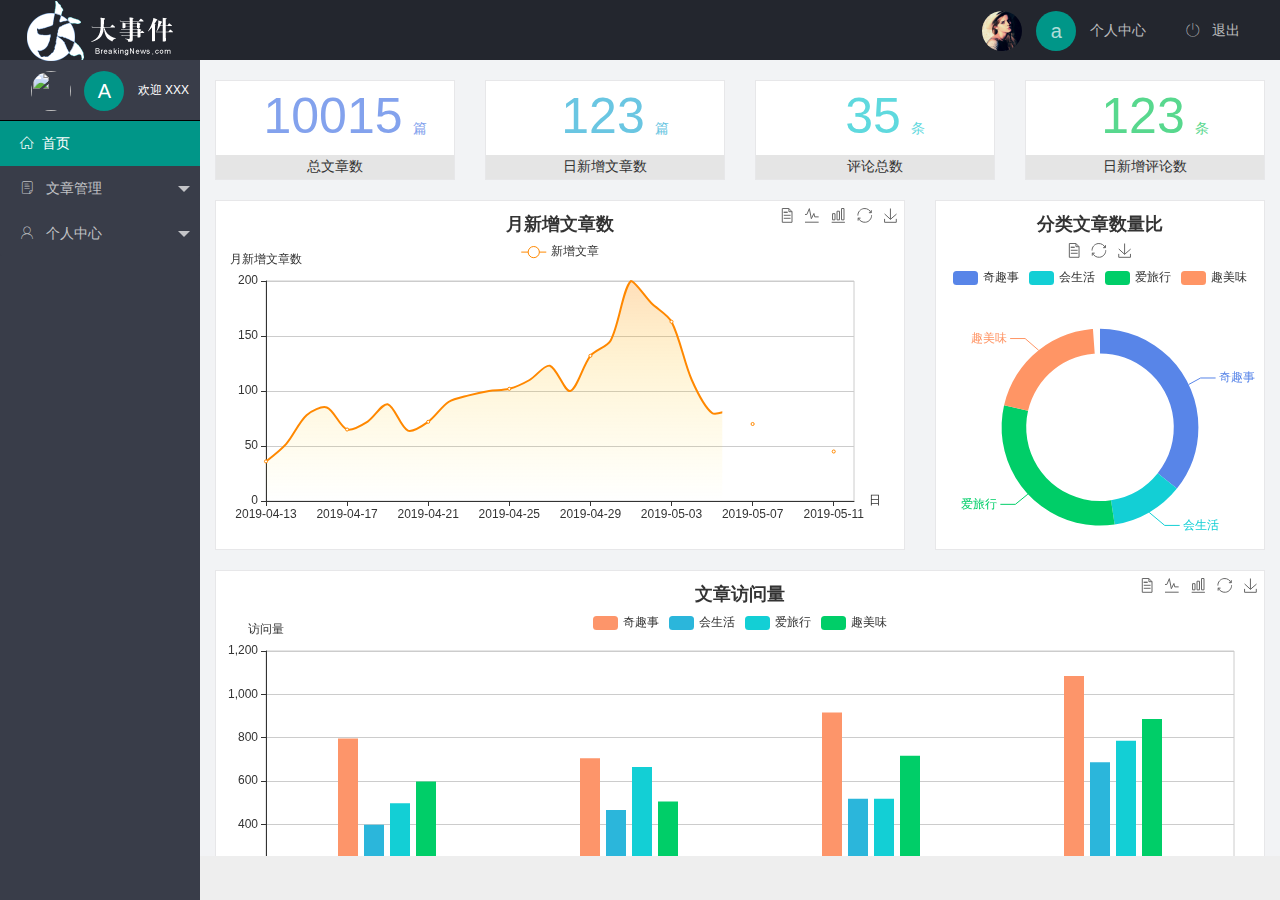
==== commit d80ab9ff: "个人中心完成" ====
--- a/index.html
+++ b/index.html
@@ -68,9 +68,9 @@
                             <span class="iconfont   icon-user"></span>
                             个人中心</a>
                         <dl class="layui-nav-child">
-                            <dd><a href="javascript:;"><i class="layui-icon layui-icon-app"></i> 基本资料 </a></dd>
-                            <dd><a href="javascript:;"><i class="layui-icon layui-icon-app"></i> 更换头像</a></dd>
-                            <dd><a href="javascript:;"><i class="layui-icon layui-icon-app"></i> 重置密码</a></dd>
+                            <dd><a href="./user/user_info.html" target="fm"><i class="layui-icon layui-icon-app"></i> 基本资料 </a></dd>
+                            <dd><a href="./user/user_avatar.html"target="fm"><i class="layui-icon layui-icon-app"></i> 更换头像</a></dd>
+                            <dd><a href="./user/user_pwd.html"target="fm"><i class="layui-icon layui-icon-app"></i> 重置密码</a></dd>
                         </dl>
                     </li>
                 </ul>
